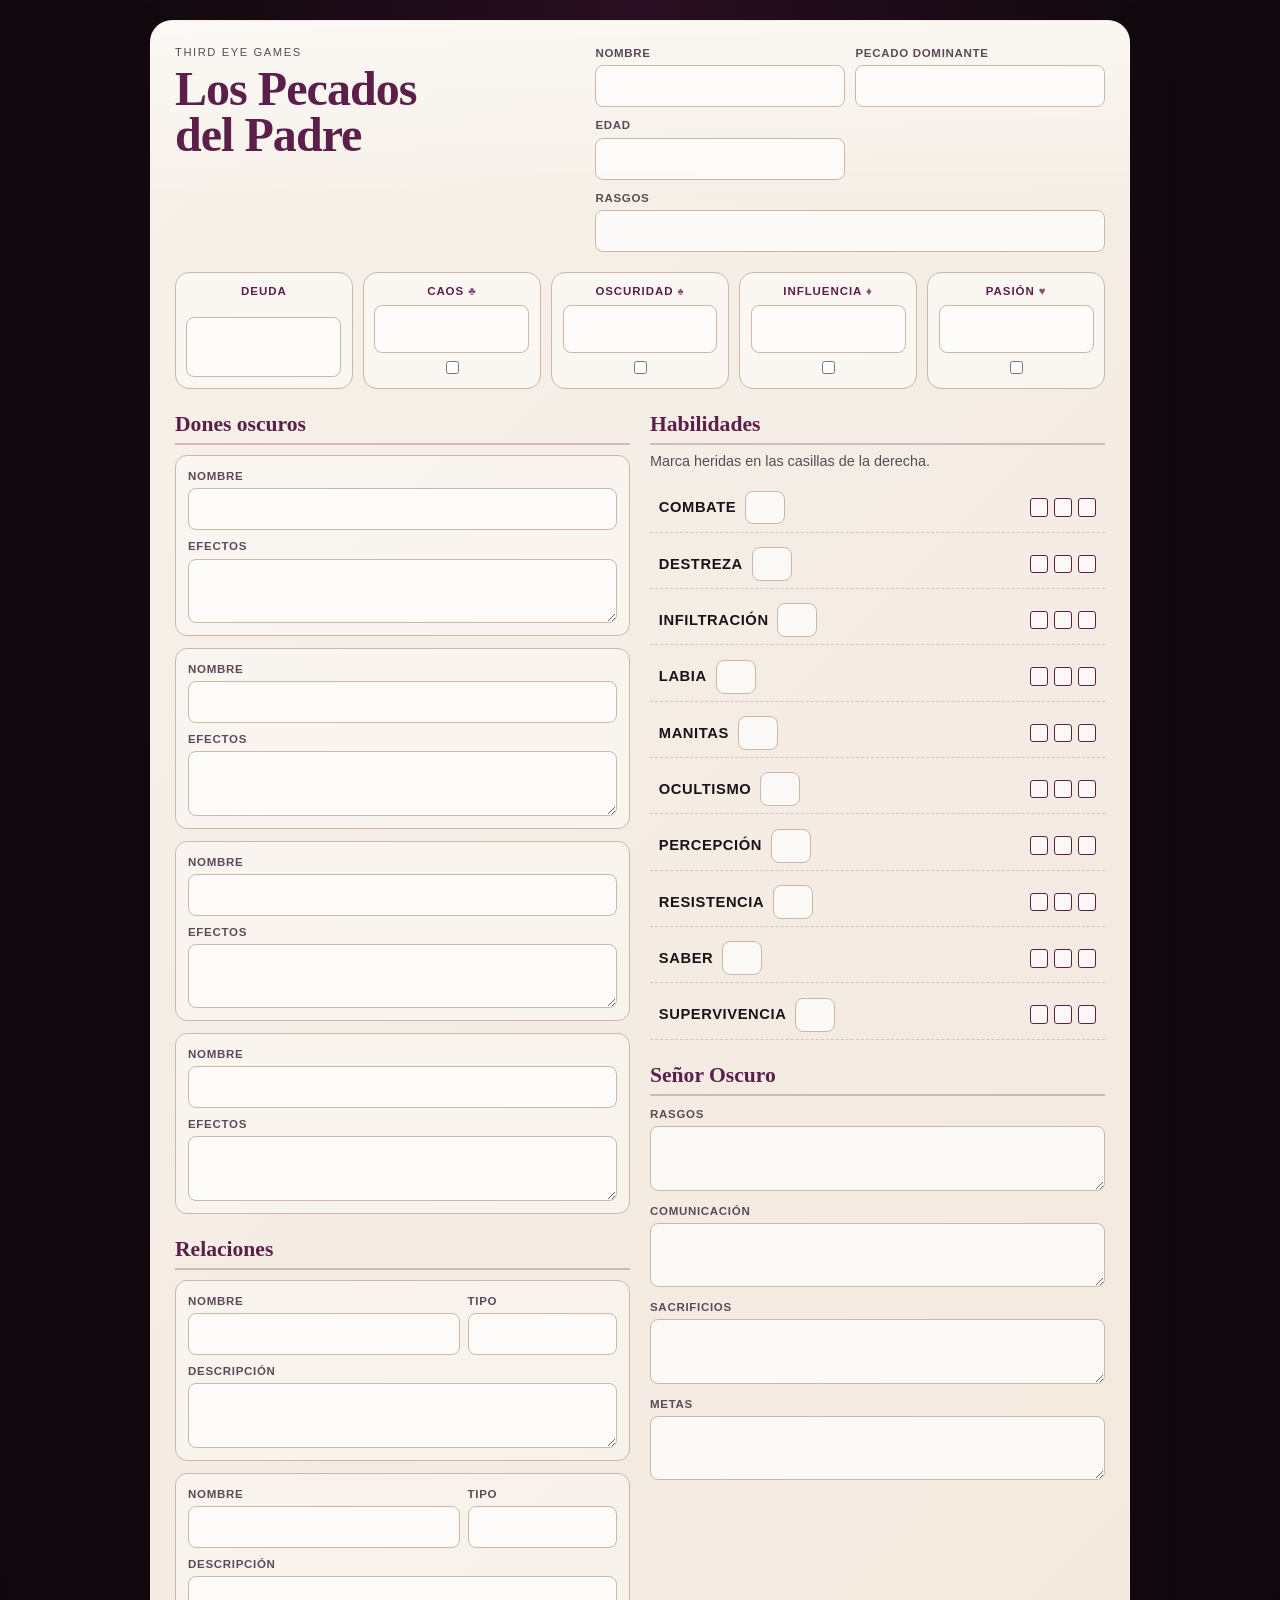
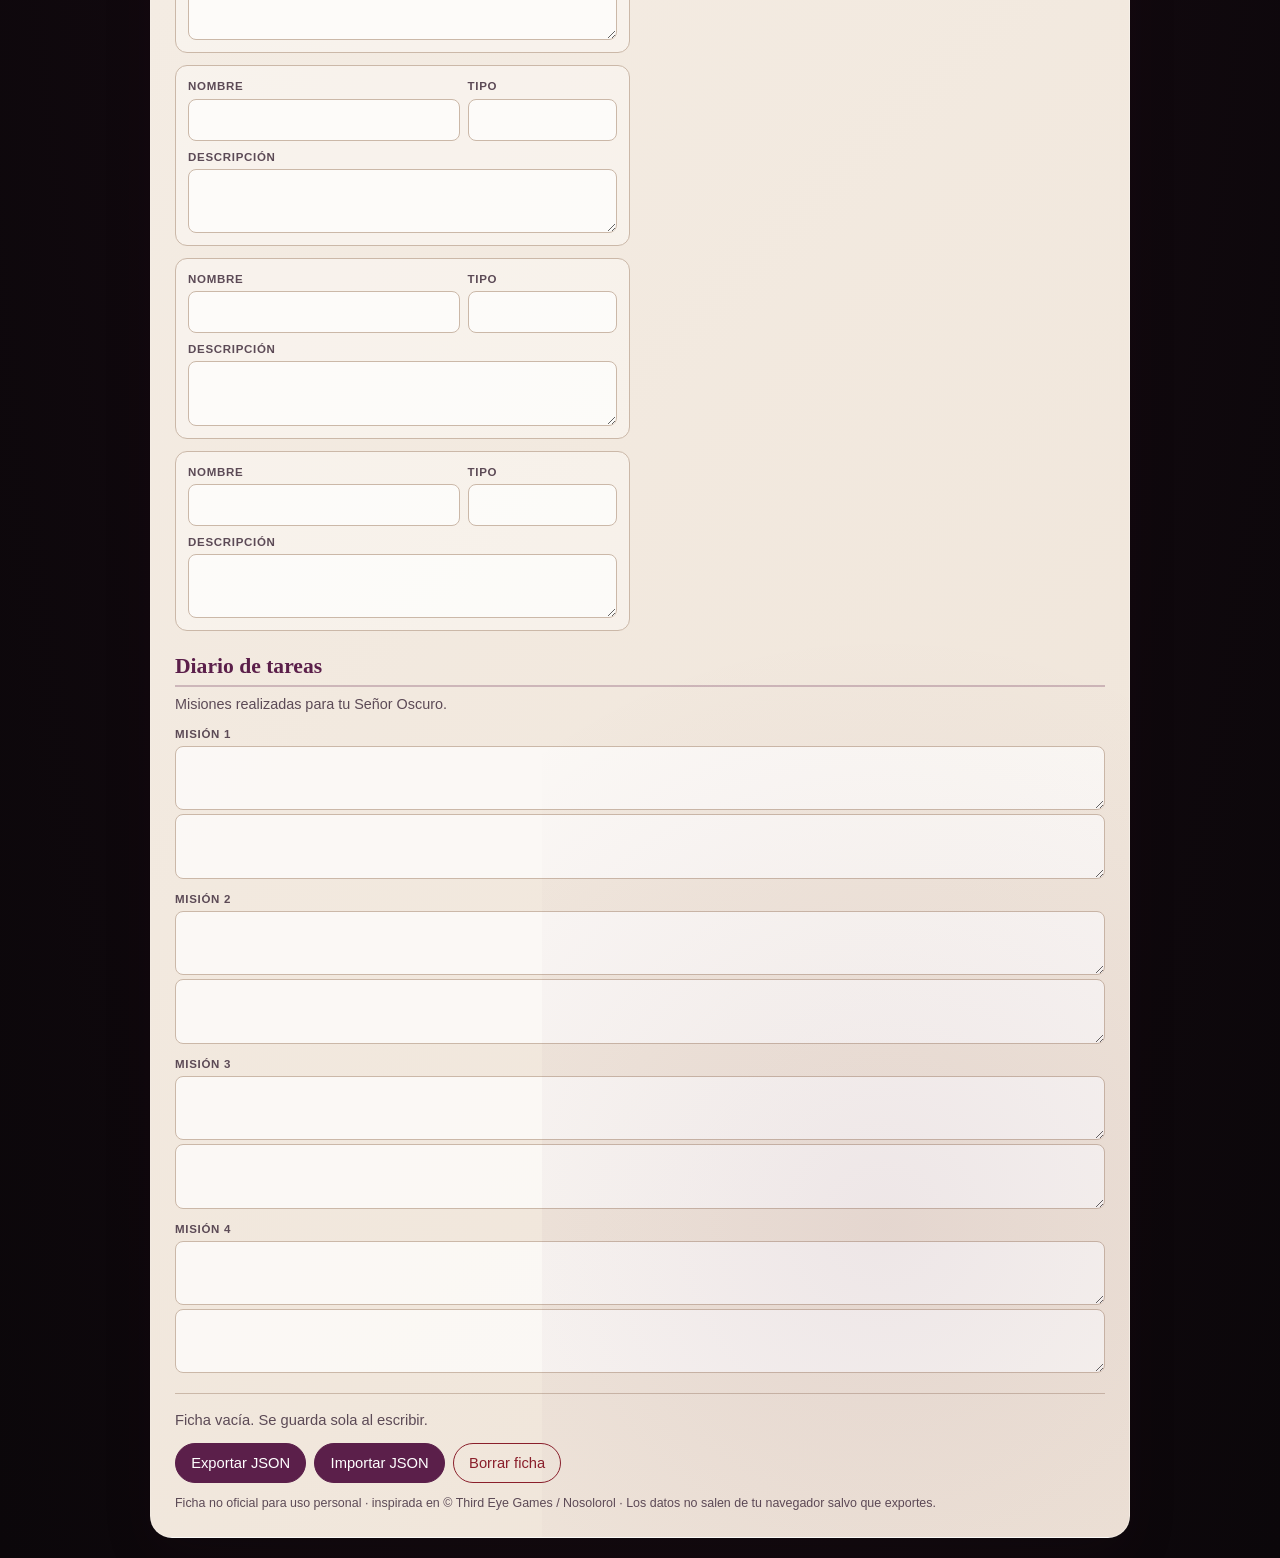
==== index.html @ f23bb3c3 "Add editable character sheet for Los Pecados del Padre. Static form with localStorage persistence, J" ====
<!DOCTYPE html>
<html lang="es">
  <head>
    <meta charset="utf-8" />
    <meta name="viewport" content="width=device-width, initial-scale=1" />
    <title>Los Pecados del Padre — Ficha</title>
    <meta
      name="description"
      content="Ficha editable de personaje para Los Pecados del Padre. Los datos se guardan en este navegador."
    />
    <link rel="stylesheet" href="styles.css" />
  </head>
  <body>
    <div class="page">
      <header class="top">
        <div class="brand">
          <p class="eyebrow">Third Eye Games</p>
          <h1>Los Pecados<br />del Padre</h1>
        </div>
        <div class="identity">
          <label>
            <span>Nombre</span>
            <input type="text" name="nombrepj" autocomplete="off" />
          </label>
          <label>
            <span>Pecado dominante</span>
            <input type="text" name="pecado_dominante" autocomplete="off" />
          </label>
          <label class="narrow">
            <span>Edad</span>
            <input type="text" name="edad" autocomplete="off" />
          </label>
          <label class="wide">
            <span>Rasgos</span>
            <input type="text" name="rasgospj" autocomplete="off" />
          </label>
        </div>
      </header>

      <section class="resources" aria-label="Recursos">
        <label class="stat">
          <span>Deuda</span>
          <input type="text" name="deuda" inputmode="numeric" />
        </label>
        <label class="stat">
          <span>Caos <i aria-hidden="true">♣</i></span>
          <input type="text" name="Caos" inputmode="numeric" />
          <input type="checkbox" name="casost" title="Marca de Caos" />
        </label>
        <label class="stat">
          <span>Oscuridad <i aria-hidden="true">♠</i></span>
          <input type="text" name="oscuridad" inputmode="numeric" />
          <input type="checkbox" name="oscuridadt" title="Marca de Oscuridad" />
        </label>
        <label class="stat">
          <span>Influencia <i aria-hidden="true">♦</i></span>
          <input type="text" name="influencia" inputmode="numeric" />
          <input type="checkbox" name="influenciat" title="Marca de Influencia" />
        </label>
        <label class="stat">
          <span>Pasión <i aria-hidden="true">♥</i></span>
          <input type="text" name="pasión" inputmode="numeric" />
          <input type="checkbox" name="pasiónt" title="Marca de Pasión" />
        </label>
      </section>

      <div class="columns">
        <div class="col">
          <section>
            <h2>Dones oscuros</h2>
            <div class="stack">
              <article class="gift">
                <label><span>Nombre</span><input type="text" name="nombre1" /></label>
                <label><span>Efectos</span><textarea name="efectos1" rows="2"></textarea></label>
              </article>
              <article class="gift">
                <label><span>Nombre</span><input type="text" name="nombre2" /></label>
                <label><span>Efectos</span><textarea name="efectos2" rows="2"></textarea></label>
              </article>
              <article class="gift">
                <label><span>Nombre</span><input type="text" name="nombre" /></label>
                <label><span>Efectos</span><textarea name="efectos3" rows="2"></textarea></label>
              </article>
              <article class="gift">
                <label><span>Nombre</span><input type="text" name="nombre3" /></label>
                <label><span>Efectos</span><textarea name="efectos" rows="2"></textarea></label>
              </article>
            </div>
          </section>

          <section>
            <h2>Relaciones</h2>
            <div class="stack">
              <article class="relation">
                <div class="row">
                  <label><span>Nombre</span><input type="text" name="nombre31" /></label>
                  <label class="narrow"><span>Tipo</span><input type="text" name="tipo" /></label>
                </div>
                <label><span>Descripción</span><textarea name="descripcion" rows="2"></textarea></label>
              </article>
              <article class="relation">
                <div class="row">
                  <label><span>Nombre</span><input type="text" name="nombre311" /></label>
                  <label class="narrow"><span>Tipo</span><input type="text" name="tipo1" /></label>
                </div>
                <label><span>Descripción</span><textarea name="descripcion1" rows="2"></textarea></label>
              </article>
              <article class="relation">
                <div class="row">
                  <label><span>Nombre</span><input type="text" name="nombre312" /></label>
                  <label class="narrow"><span>Tipo</span><input type="text" name="tipo2" /></label>
                </div>
                <label><span>Descripción</span><textarea name="descripcion2" rows="2"></textarea></label>
              </article>
              <article class="relation">
                <div class="row">
                  <label><span>Nombre</span><input type="text" name="nombre313" /></label>
                  <label class="narrow"><span>Tipo</span><input type="text" name="tipo3" /></label>
                </div>
                <label><span>Descripción</span><textarea name="descripcion3" rows="2"></textarea></label>
              </article>
              <article class="relation">
                <div class="row">
                  <label><span>Nombre</span><input type="text" name="nombre314" /></label>
                  <label class="narrow"><span>Tipo</span><input type="text" name="tipo4" /></label>
                </div>
                <label><span>Descripción</span><textarea name="descripcion4" rows="2"></textarea></label>
              </article>
            </div>
          </section>
        </div>

        <div class="col">
          <section>
            <h2>Habilidades</h2>
            <p class="hint">Marca heridas en las casillas de la derecha.</p>
            <div class="skills" id="skills"></div>
          </section>

          <section>
            <h2>Señor Oscuro</h2>
            <div class="stack">
              <label>
                <span>Rasgos</span>
                <textarea name="descripciónrasgos" rows="2"></textarea>
              </label>
              <label>
                <span>Comunicación</span>
                <textarea name="municación" rows="2"></textarea>
              </label>
              <label>
                <span>Sacrificios</span>
                <textarea name="sacrificios" rows="2"></textarea>
              </label>
              <label>
                <span>Metas</span>
                <textarea name="metas" rows="2"></textarea>
              </label>
            </div>
          </section>
        </div>
      </div>

      <section>
        <h2>Diario de tareas</h2>
        <p class="hint">Misiones realizadas para tu Señor Oscuro.</p>
        <div class="missions">
          <label>
            <span>Misión 1</span>
            <textarea name="misión1" rows="2"></textarea>
            <textarea name="misión11" rows="2"></textarea>
          </label>
          <label>
            <span>Misión 2</span>
            <textarea name="misión12" rows="2"></textarea>
            <textarea name="misión112" rows="2"></textarea>
          </label>
          <label>
            <span>Misión 3</span>
            <textarea name="misión13" rows="2"></textarea>
            <textarea name="misión113" rows="2"></textarea>
          </label>
          <label>
            <span>Misión 4</span>
            <textarea name="misión14" rows="2"></textarea>
            <textarea name="misión114" rows="2"></textarea>
          </label>
        </div>
      </section>

      <footer class="toolbar">
        <p id="status" class="status" aria-live="polite">Guardado en este navegador.</p>
        <div class="actions">
          <button type="button" id="exportBtn">Exportar JSON</button>
          <label class="file-btn">
            Importar JSON
            <input type="file" id="importInput" accept="application/json,.json" hidden />
          </label>
          <button type="button" id="resetBtn" class="danger">Borrar ficha</button>
        </div>
        <p class="credit">
          Ficha no oficial para uso personal · inspirada en © Third Eye Games /
          Nosolorol · Los datos no salen de tu navegador salvo que exportes.
        </p>
      </footer>
    </div>
    <script src="app.js"></script>
  </body>
</html>
---- styles.css ----
:root {
  --ink: #1a1218;
  --muted: #5c4a56;
  --paper: #f7f1ea;
  --paper-2: #efe4d8;
  --line: #cbb8a8;
  --accent: #5b1f4a;
  --accent-2: #8b3a6d;
  --danger: #8a1f2b;
  --shadow: 0 18px 50px rgba(40, 16, 28, 0.12);
  --radius: 14px;
  --font-display: "Palatino Linotype", Palatino, "Book Antiqua", Georgia, serif;
  --font-body: "Avenir Next", "Segoe UI", "Helvetica Neue", sans-serif;
}

* {
  box-sizing: border-box;
}

html {
  background:
    radial-gradient(ellipse at top, #2a1022 0%, #12090f 55%, #0b070a 100%);
  min-height: 100%;
}

body {
  margin: 0;
  color: var(--ink);
  font-family: var(--font-body);
  line-height: 1.4;
  padding: 1.25rem;
}

.page {
  max-width: 980px;
  margin: 0 auto;
  background:
    linear-gradient(180deg, rgba(255, 255, 255, 0.55), transparent 180px),
    linear-gradient(135deg, var(--paper), var(--paper-2));
  border: 1px solid rgba(255, 255, 255, 0.2);
  border-radius: 22px;
  box-shadow: var(--shadow);
  padding: 1.5rem;
  position: relative;
  overflow: hidden;
}

.page::before {
  content: "";
  position: absolute;
  inset: auto -10% -20% 40%;
  height: 60%;
  background:
    radial-gradient(circle, rgba(91, 31, 74, 0.08), transparent 60%);
  pointer-events: none;
}

.top {
  display: grid;
  grid-template-columns: 1.1fr 1.4fr;
  gap: 1.25rem;
  align-items: start;
  margin-bottom: 1.25rem;
}

.eyebrow {
  margin: 0 0 0.35rem;
  text-transform: uppercase;
  letter-spacing: 0.14em;
  font-size: 0.7rem;
  color: var(--muted);
}

.brand h1 {
  margin: 0;
  font-family: var(--font-display);
  font-size: clamp(2rem, 5vw, 3rem);
  line-height: 0.95;
  color: var(--accent);
  letter-spacing: -0.02em;
}

.identity {
  display: grid;
  grid-template-columns: 1fr 1fr;
  gap: 0.65rem;
}

.identity .wide {
  grid-column: 1 / -1;
}

.resources {
  display: grid;
  grid-template-columns: repeat(5, minmax(0, 1fr));
  gap: 0.65rem;
  margin-bottom: 1.25rem;
}

.stat {
  background: rgba(255, 255, 255, 0.45);
  border: 1px solid var(--line);
  border-radius: var(--radius);
  padding: 0.65rem;
  display: grid;
  gap: 0.35rem;
  justify-items: center;
  text-align: center;
}

.stat span {
  font-size: 0.72rem;
  letter-spacing: 0.08em;
  text-transform: uppercase;
  color: var(--accent);
  font-weight: 700;
}

.stat input[type="text"] {
  width: 100%;
  text-align: center;
  font-size: 1.25rem;
  font-weight: 700;
}

.stat i {
  font-style: normal;
  opacity: 0.75;
}

.columns {
  display: grid;
  grid-template-columns: 1fr 1fr;
  gap: 1.25rem;
}

section {
  margin-bottom: 1.25rem;
}

h2 {
  margin: 0 0 0.65rem;
  font-family: var(--font-display);
  color: var(--accent);
  font-size: 1.35rem;
  border-bottom: 2px solid rgba(91, 31, 74, 0.25);
  padding-bottom: 0.25rem;
}

.hint {
  margin: -0.25rem 0 0.75rem;
  color: var(--muted);
  font-size: 0.9rem;
}

.stack,
.missions {
  display: grid;
  gap: 0.75rem;
}

.gift,
.relation {
  background: rgba(255, 255, 255, 0.35);
  border: 1px solid var(--line);
  border-radius: 12px;
  padding: 0.75rem;
  display: grid;
  gap: 0.5rem;
}

.row {
  display: grid;
  grid-template-columns: 1fr 0.55fr;
  gap: 0.5rem;
}

label {
  display: grid;
  gap: 0.25rem;
}

label > span {
  font-size: 0.72rem;
  letter-spacing: 0.06em;
  text-transform: uppercase;
  color: var(--muted);
  font-weight: 600;
}

input[type="text"],
textarea {
  width: 100%;
  border: 1px solid var(--line);
  background: rgba(255, 255, 255, 0.7);
  border-radius: 8px;
  padding: 0.55rem 0.65rem;
  font: inherit;
  color: var(--ink);
  resize: vertical;
}

input[type="text"]:focus,
textarea:focus {
  outline: 2px solid rgba(139, 58, 109, 0.35);
  border-color: var(--accent-2);
}

.skills {
  display: grid;
  gap: 0.45rem;
}

.skill {
  display: grid;
  grid-template-columns: 1fr auto;
  gap: 0.75rem;
  align-items: center;
  padding: 0.45rem 0.55rem;
  border-bottom: 1px dashed rgba(91, 31, 74, 0.2);
}

.skill-name {
  display: flex;
  align-items: center;
  gap: 0.55rem;
  font-weight: 700;
  letter-spacing: 0.04em;
  text-transform: uppercase;
  font-size: 0.92rem;
}

.skill-name input[type="text"] {
  width: 2.5rem;
  text-align: center;
  padding: 0.35rem;
  font-weight: 700;
}

.wounds {
  display: flex;
  gap: 0.35rem;
}

.wounds label {
  display: inline-flex;
  width: 1.15rem;
  height: 1.15rem;
  border: 1.5px solid var(--accent);
  border-radius: 3px;
  align-items: center;
  justify-content: center;
  cursor: pointer;
  background: rgba(255, 255, 255, 0.65);
}

.wounds input {
  appearance: none;
  width: 100%;
  height: 100%;
  margin: 0;
  border-radius: 1px;
  cursor: pointer;
}

.wounds input:checked {
  background: var(--accent);
}

.toolbar {
  margin-top: 0.5rem;
  padding-top: 1rem;
  border-top: 1px solid var(--line);
  display: grid;
  gap: 0.75rem;
}

.status {
  margin: 0;
  color: var(--muted);
  font-size: 0.92rem;
}

.actions {
  display: flex;
  flex-wrap: wrap;
  gap: 0.5rem;
}

button,
.file-btn {
  appearance: none;
  border: 1px solid var(--accent);
  background: var(--accent);
  color: #fff;
  border-radius: 999px;
  padding: 0.55rem 0.95rem;
  font: inherit;
  font-size: 0.92rem;
  cursor: pointer;
}

.file-btn {
  display: inline-flex;
  align-items: center;
}

button.danger {
  background: transparent;
  color: var(--danger);
  border-color: var(--danger);
}

.credit {
  margin: 0;
  color: var(--muted);
  font-size: 0.78rem;
}

@media (max-width: 800px) {
  .top,
  .columns,
  .resources,
  .identity,
  .row,
  .missions {
    grid-template-columns: 1fr;
  }

  .resources {
    grid-template-columns: repeat(2, minmax(0, 1fr));
  }
}

@media print {
  html,
  body {
    background: #fff;
    padding: 0;
  }

  .page {
    box-shadow: none;
    border: none;
    border-radius: 0;
    max-width: none;
  }

  .toolbar {
    display: none;
  }
}
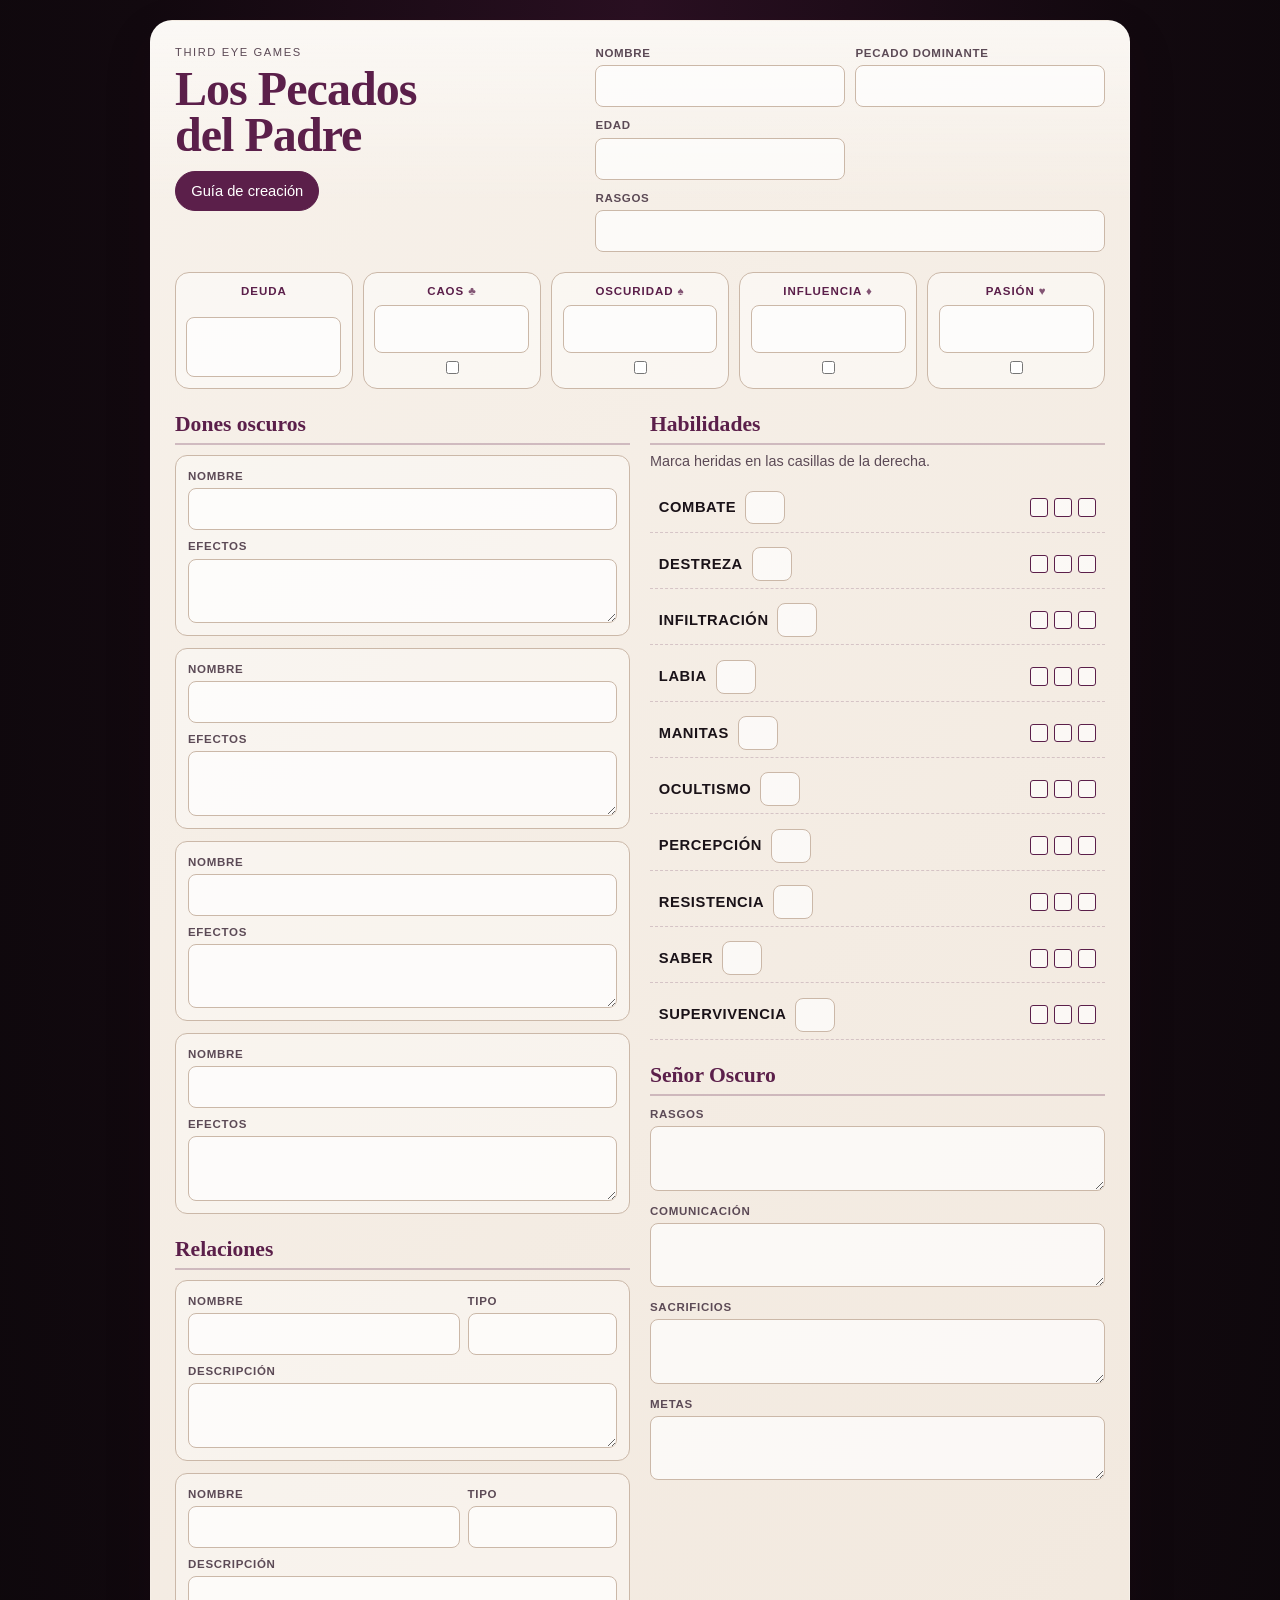
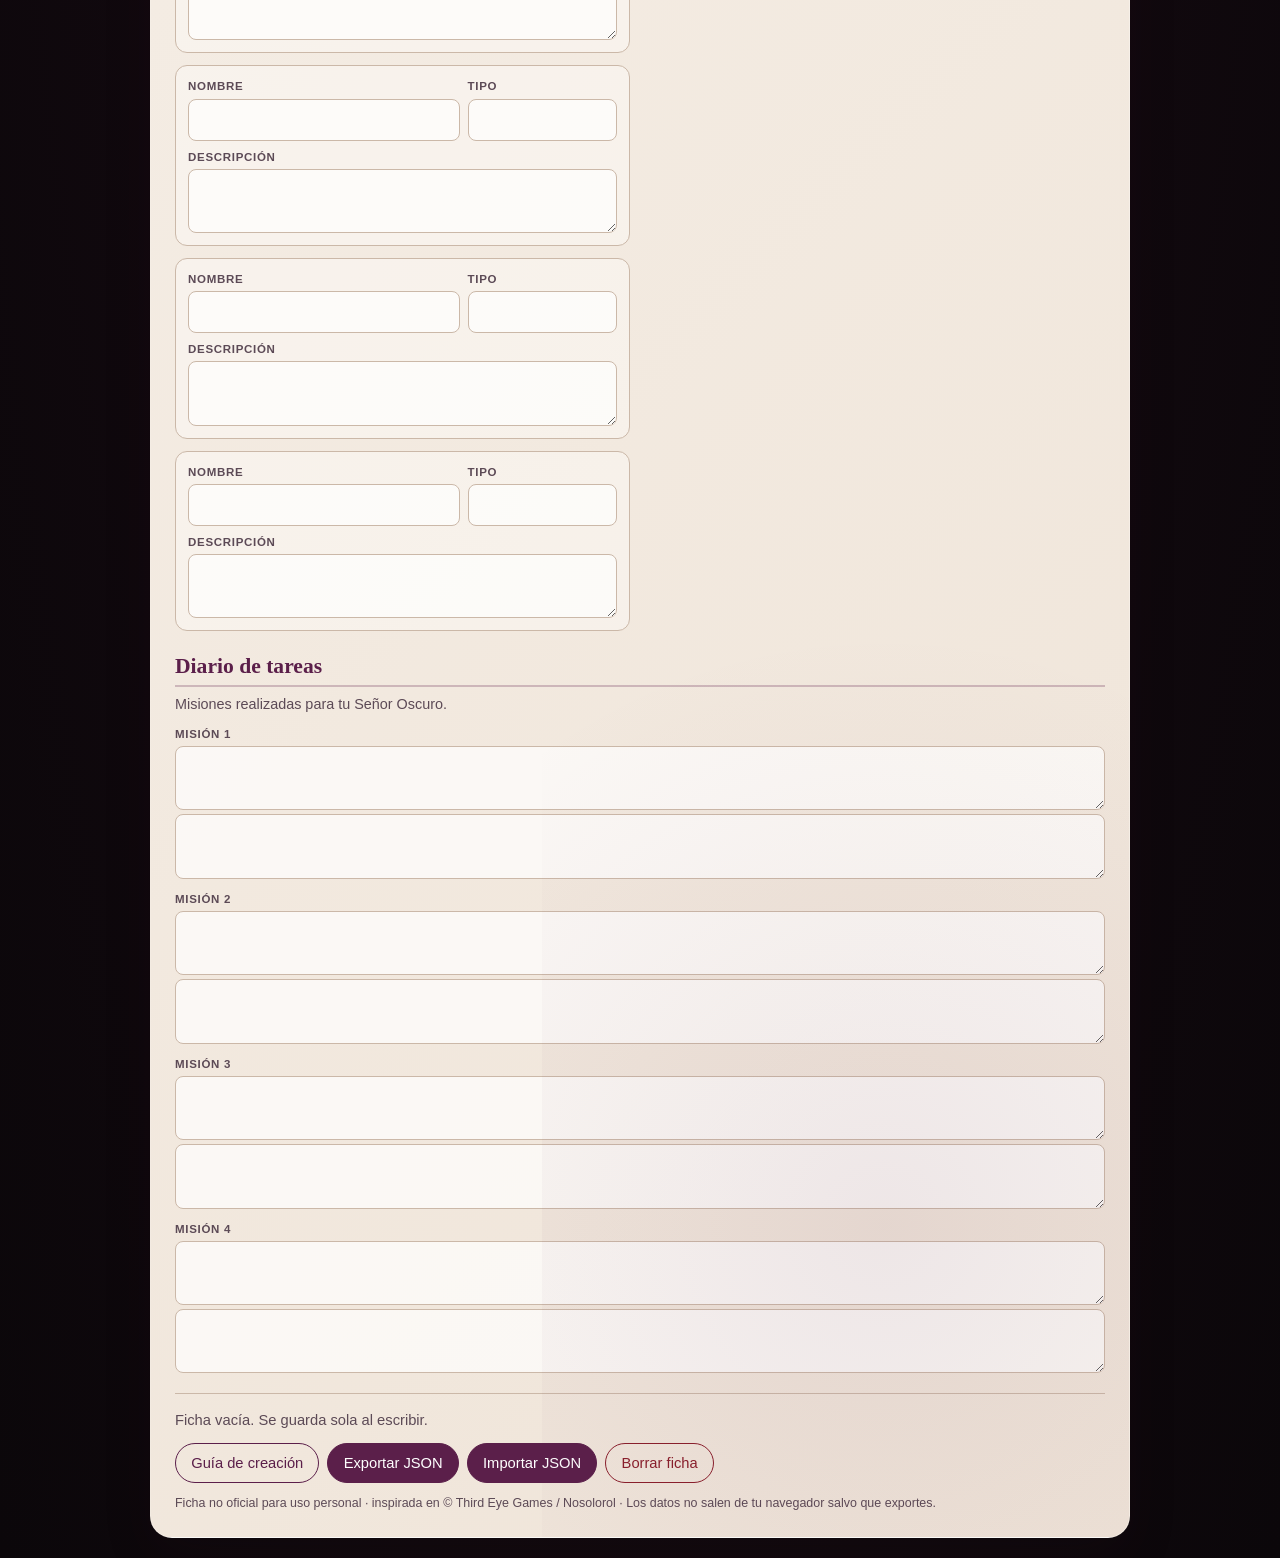
==== commit a3022a76: "added creation guide" ====
--- a/index.html
+++ b/index.html
@@ -16,6 +16,7 @@
         <div class="brand">
           <p class="eyebrow">Third Eye Games</p>
           <h1>Los Pecados<br />del Padre</h1>
+          <a class="nav-btn guide-link" href="guia.html">Guía de creación</a>
         </div>
         <div class="identity">
           <label>
@@ -191,6 +192,7 @@
       <footer class="toolbar">
         <p id="status" class="status" aria-live="polite">Guardado en este navegador.</p>
         <div class="actions">
+          <a class="nav-btn secondary" href="guia.html">Guía de creación</a>
           <button type="button" id="exportBtn">Exportar JSON</button>
           <label class="file-btn">
             Importar JSON
--- a/styles.css
+++ b/styles.css
@@ -311,10 +311,164 @@
   border-color: var(--danger);
 }
 
+a.nav-btn {
+  appearance: none;
+  display: inline-flex;
+  align-items: center;
+  justify-content: center;
+  text-decoration: none;
+  border: 1px solid var(--accent);
+  background: var(--accent);
+  color: #fff;
+  border-radius: 999px;
+  padding: 0.55rem 0.95rem;
+  font: inherit;
+  font-size: 0.92rem;
+  cursor: pointer;
+}
+
+a.nav-btn.secondary {
+  background: transparent;
+  color: var(--accent);
+}
+
+.guide-link {
+  margin-top: 0.85rem;
+}
+
 .credit {
   margin: 0;
   color: var(--muted);
   font-size: 0.78rem;
+}
+
+/* —— Guía —— */
+.guide {
+  max-width: 820px;
+}
+
+.guide-top {
+  display: flex;
+  flex-wrap: wrap;
+  gap: 1rem;
+  justify-content: space-between;
+  align-items: flex-start;
+  margin-bottom: 1.25rem;
+}
+
+.guide h1 {
+  margin: 0;
+  font-family: var(--font-display);
+  font-size: clamp(1.75rem, 4vw, 2.4rem);
+  line-height: 1.05;
+  color: var(--accent);
+}
+
+.lede {
+  margin: 0.65rem 0 0;
+  color: var(--muted);
+  max-width: 36rem;
+}
+
+.toc {
+  display: flex;
+  flex-wrap: wrap;
+  gap: 0.4rem;
+  margin-bottom: 1.5rem;
+}
+
+.toc a {
+  text-decoration: none;
+  color: var(--accent);
+  border: 1px solid var(--line);
+  background: rgba(255, 255, 255, 0.45);
+  border-radius: 999px;
+  padding: 0.35rem 0.7rem;
+  font-size: 0.85rem;
+}
+
+.guide section {
+  scroll-margin-top: 1rem;
+}
+
+.guide h3 {
+  margin: 1rem 0 0.5rem;
+  font-family: var(--font-display);
+  color: var(--accent-2);
+  font-size: 1.1rem;
+}
+
+.guide p,
+.guide li {
+  color: var(--ink);
+}
+
+.guide ul,
+.guide ol {
+  padding-left: 1.2rem;
+}
+
+.compact li {
+  margin-bottom: 0.35rem;
+}
+
+.table-wrap {
+  overflow-x: auto;
+  margin: 0.75rem 0 1rem;
+  border: 1px solid var(--line);
+  border-radius: 12px;
+  background: rgba(255, 255, 255, 0.4);
+}
+
+.guide table {
+  width: 100%;
+  border-collapse: collapse;
+  font-size: 0.92rem;
+}
+
+.guide th,
+.guide td {
+  padding: 0.45rem 0.65rem;
+  border-bottom: 1px solid rgba(91, 31, 74, 0.12);
+  text-align: left;
+  vertical-align: top;
+}
+
+.guide th {
+  background: rgba(91, 31, 74, 0.08);
+  color: var(--accent);
+  font-size: 0.78rem;
+  letter-spacing: 0.04em;
+  text-transform: uppercase;
+}
+
+.guide tr:last-child td {
+  border-bottom: none;
+}
+
+.checklist {
+  background: rgba(255, 255, 255, 0.4);
+  border: 1px solid var(--line);
+  border-radius: 12px;
+  padding: 0.85rem 0.85rem 0.85rem 1.75rem;
+}
+
+.callout {
+  margin-top: 1rem;
+  padding: 0.85rem 1rem;
+  border-radius: 12px;
+  background: rgba(91, 31, 74, 0.1);
+  border: 1px solid rgba(91, 31, 74, 0.2);
+  font-weight: 700;
+  color: var(--accent);
+}
+
+.guide-foot {
+  display: flex;
+  flex-wrap: wrap;
+  align-items: center;
+  gap: 0.75rem;
+  justify-content: space-between;
 }
 
 @media (max-width: 800px) {
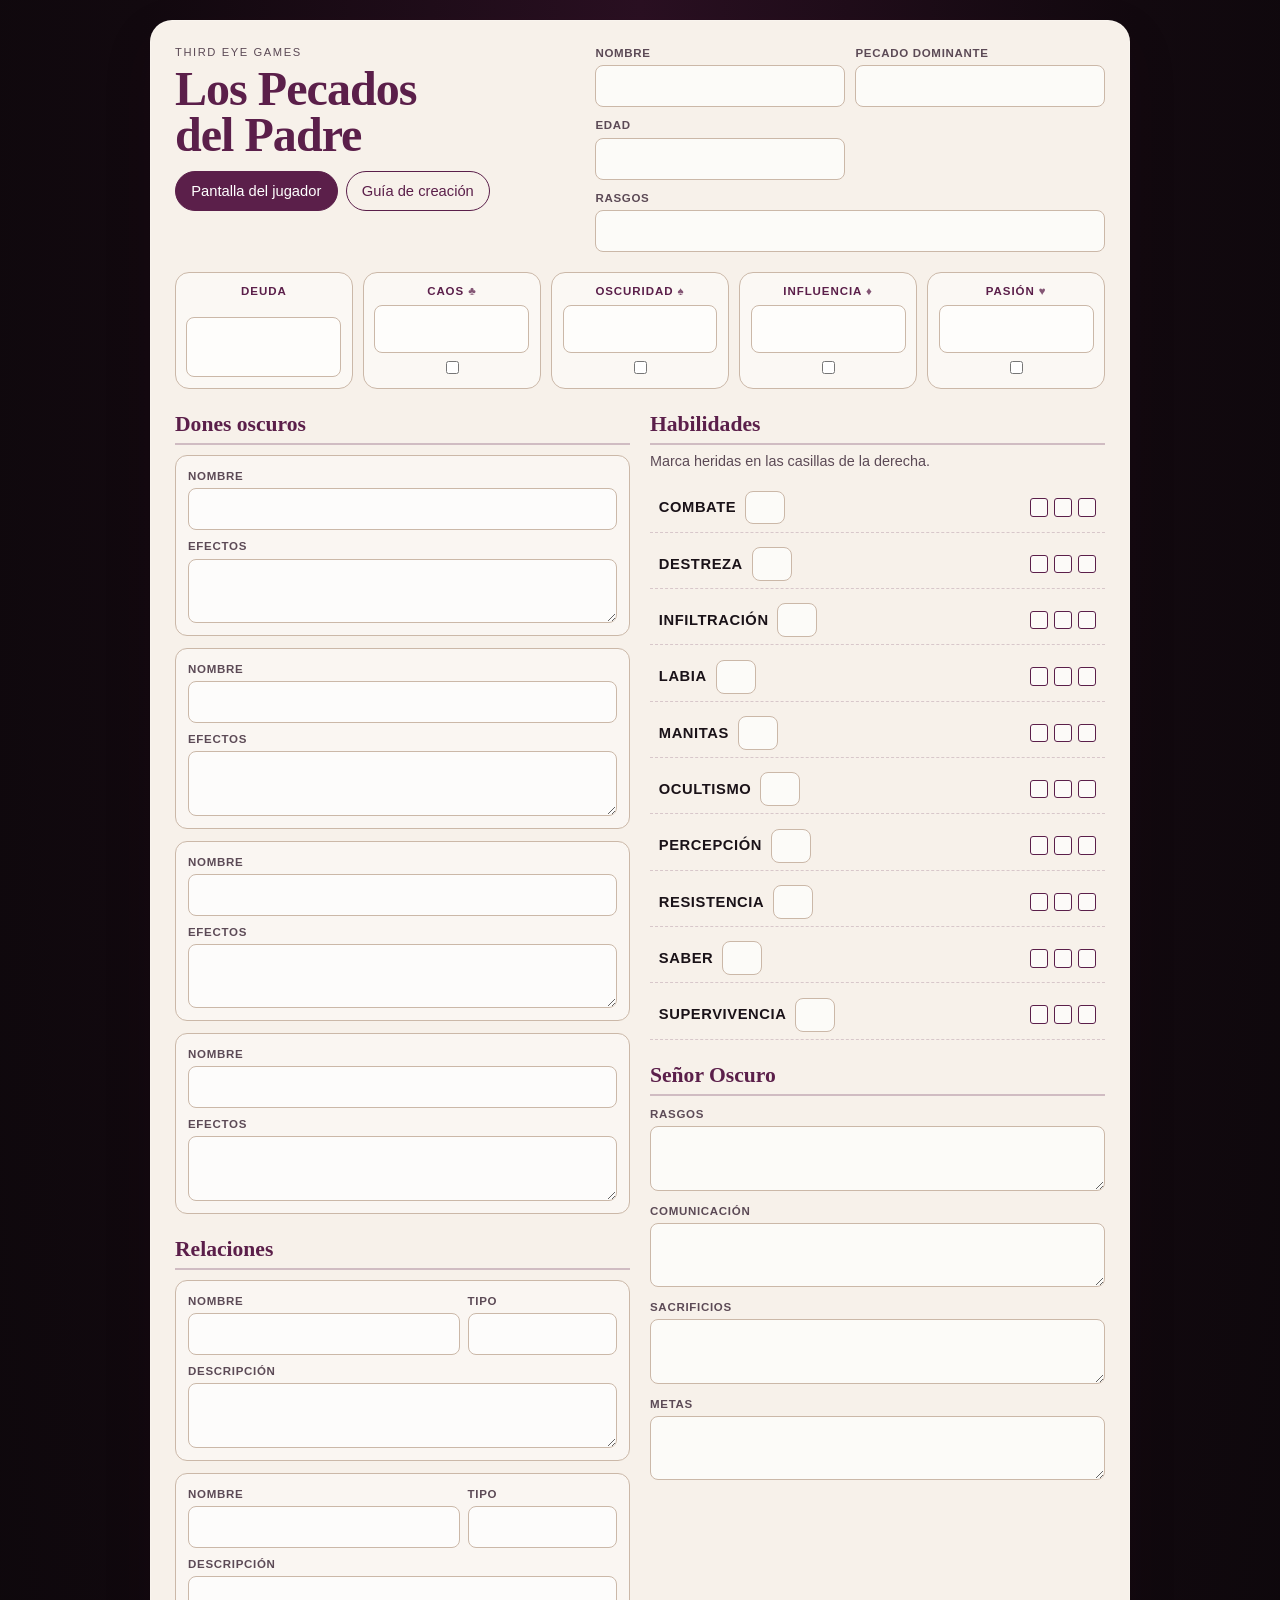
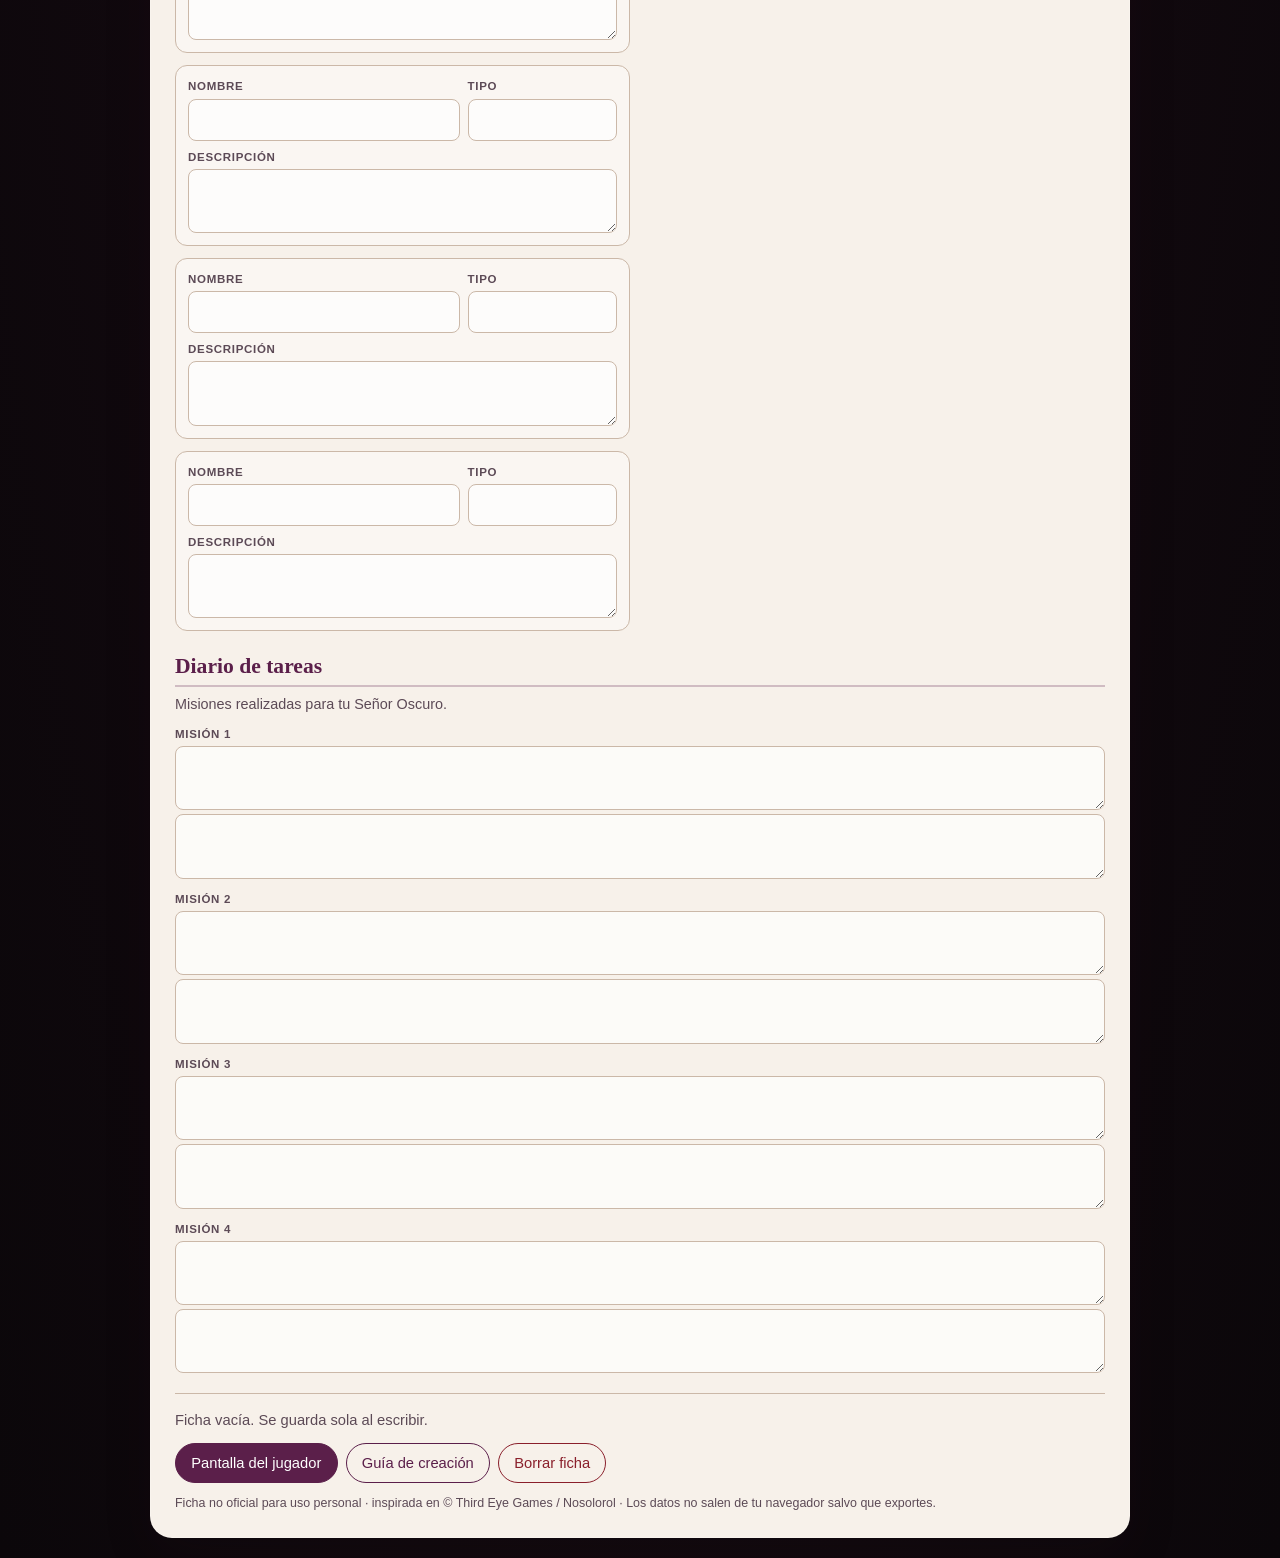
==== commit 32d7c483: "added player screen" ====
--- a/index.html
+++ b/index.html
@@ -16,7 +16,10 @@
         <div class="brand">
           <p class="eyebrow">Third Eye Games</p>
           <h1>Los Pecados<br />del Padre</h1>
-          <a class="nav-btn guide-link" href="guia.html">Guía de creación</a>
+          <div class="nav-row guide-link">
+            <a class="nav-btn" href="pantalla.html">Pantalla del jugador</a>
+            <a class="nav-btn secondary" href="guia.html">Guía de creación</a>
+          </div>
         </div>
         <div class="identity">
           <label>
@@ -192,12 +195,8 @@
       <footer class="toolbar">
         <p id="status" class="status" aria-live="polite">Guardado en este navegador.</p>
         <div class="actions">
+          <a class="nav-btn" href="pantalla.html">Pantalla del jugador</a>
           <a class="nav-btn secondary" href="guia.html">Guía de creación</a>
-          <button type="button" id="exportBtn">Exportar JSON</button>
-          <label class="file-btn">
-            Importar JSON
-            <input type="file" id="importInput" accept="application/json,.json" hidden />
-          </label>
           <button type="button" id="resetBtn" class="danger">Borrar ficha</button>
         </div>
         <p class="credit">
--- a/styles.css
+++ b/styles.css
@@ -34,25 +34,12 @@
 .page {
   max-width: 980px;
   margin: 0 auto;
-  background:
-    linear-gradient(180deg, rgba(255, 255, 255, 0.55), transparent 180px),
-    linear-gradient(135deg, var(--paper), var(--paper-2));
+  background: var(--paper);
   border: 1px solid rgba(255, 255, 255, 0.2);
   border-radius: 22px;
   box-shadow: var(--shadow);
   padding: 1.5rem;
   position: relative;
-  overflow: hidden;
-}
-
-.page::before {
-  content: "";
-  position: absolute;
-  inset: auto -10% -20% 40%;
-  height: 60%;
-  background:
-    radial-gradient(circle, rgba(91, 31, 74, 0.08), transparent 60%);
-  pointer-events: none;
 }
 
 .top {
@@ -336,6 +323,24 @@
   margin-top: 0.85rem;
 }
 
+.nav-row {
+  display: flex;
+  flex-wrap: wrap;
+  gap: 0.5rem;
+  align-items: center;
+}
+
+.two-col {
+  columns: 2;
+  column-gap: 1.25rem;
+}
+
+@media (max-width: 700px) {
+  .two-col {
+    columns: 1;
+  }
+}
+
 .credit {
   margin: 0;
   color: var(--muted);
